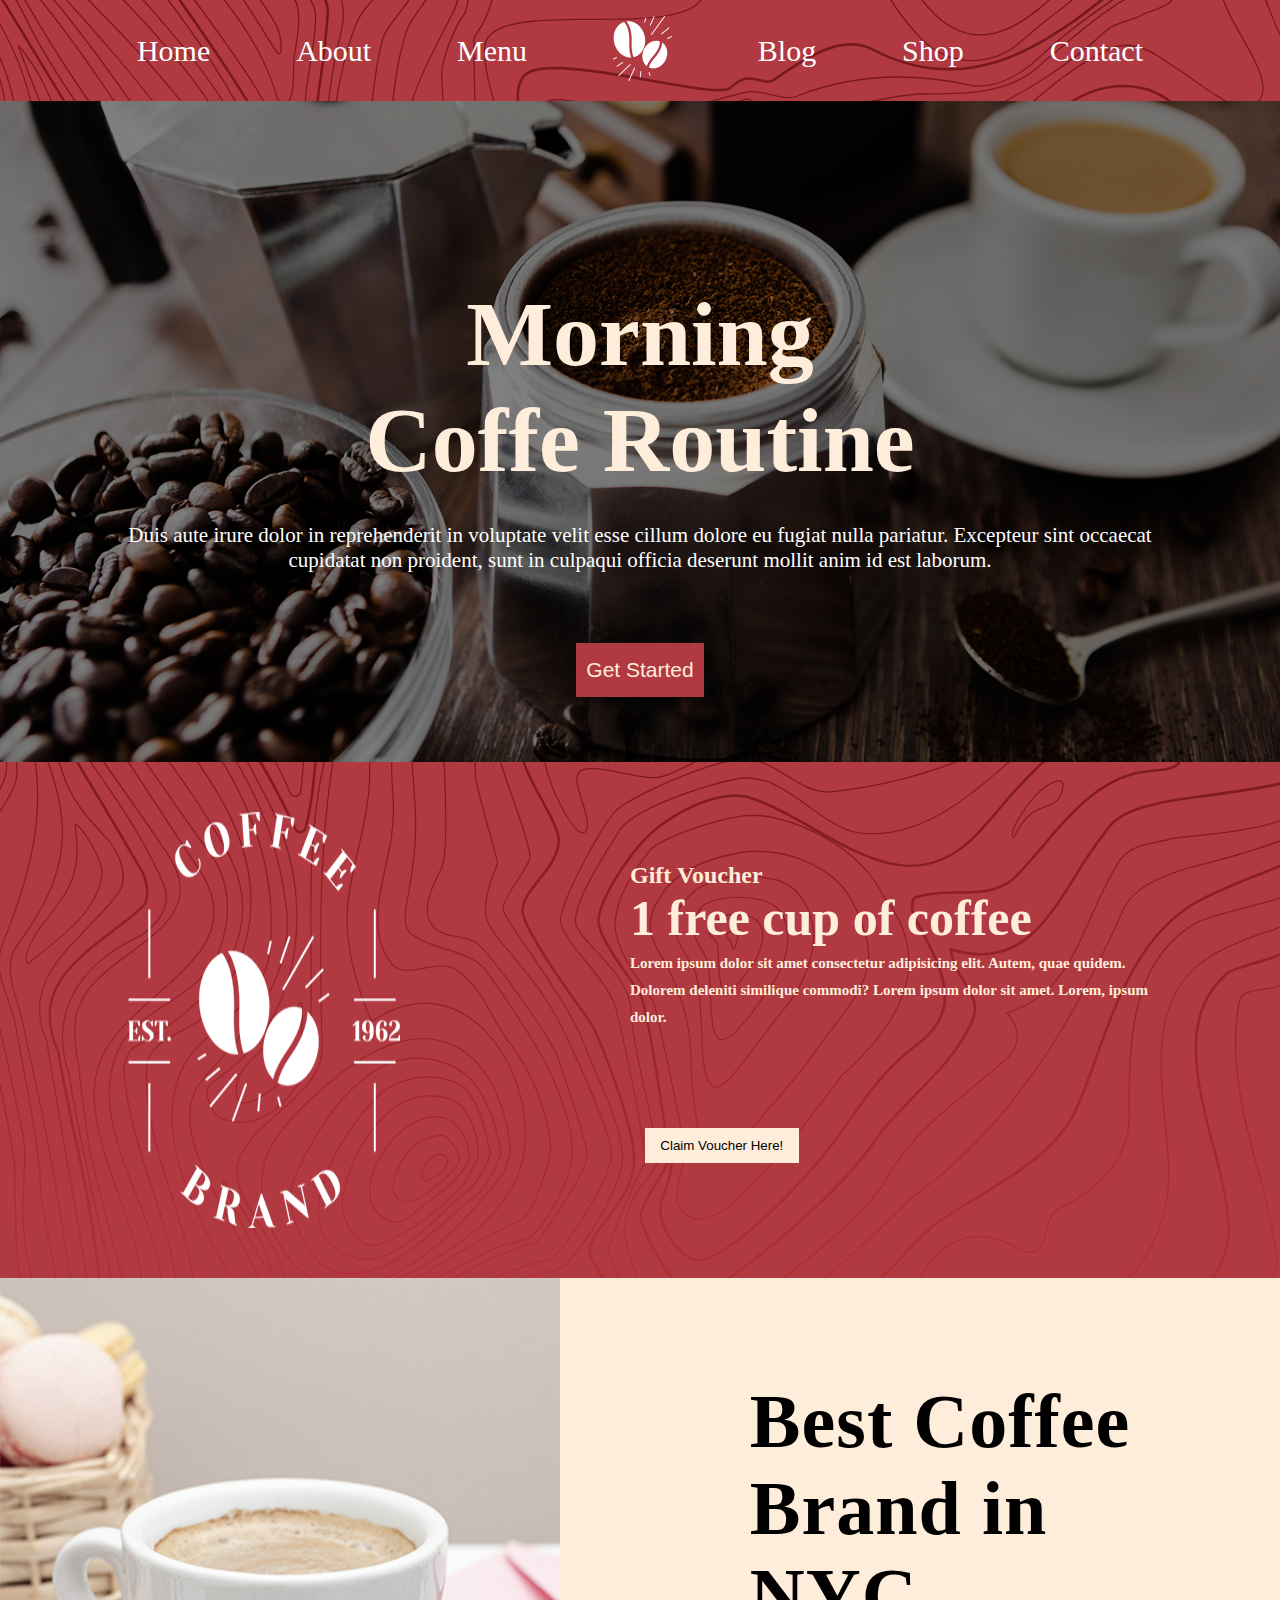
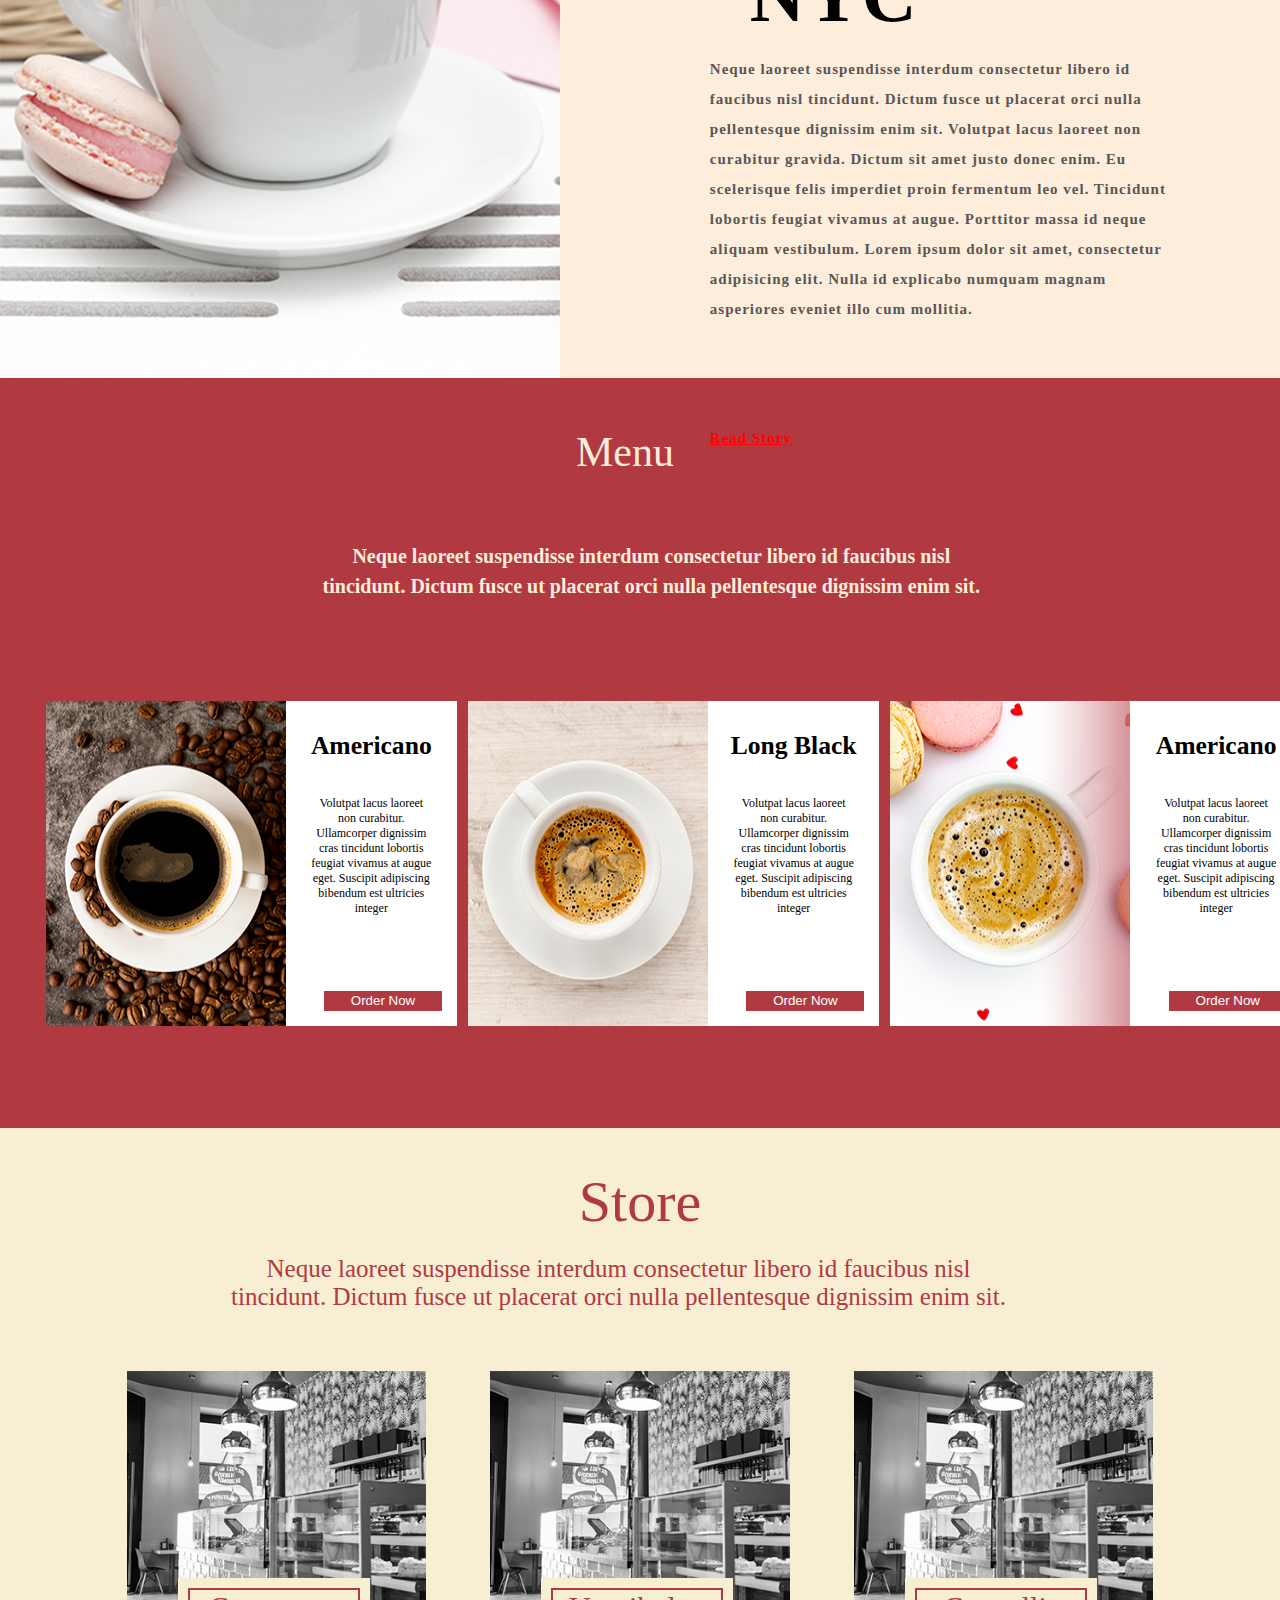
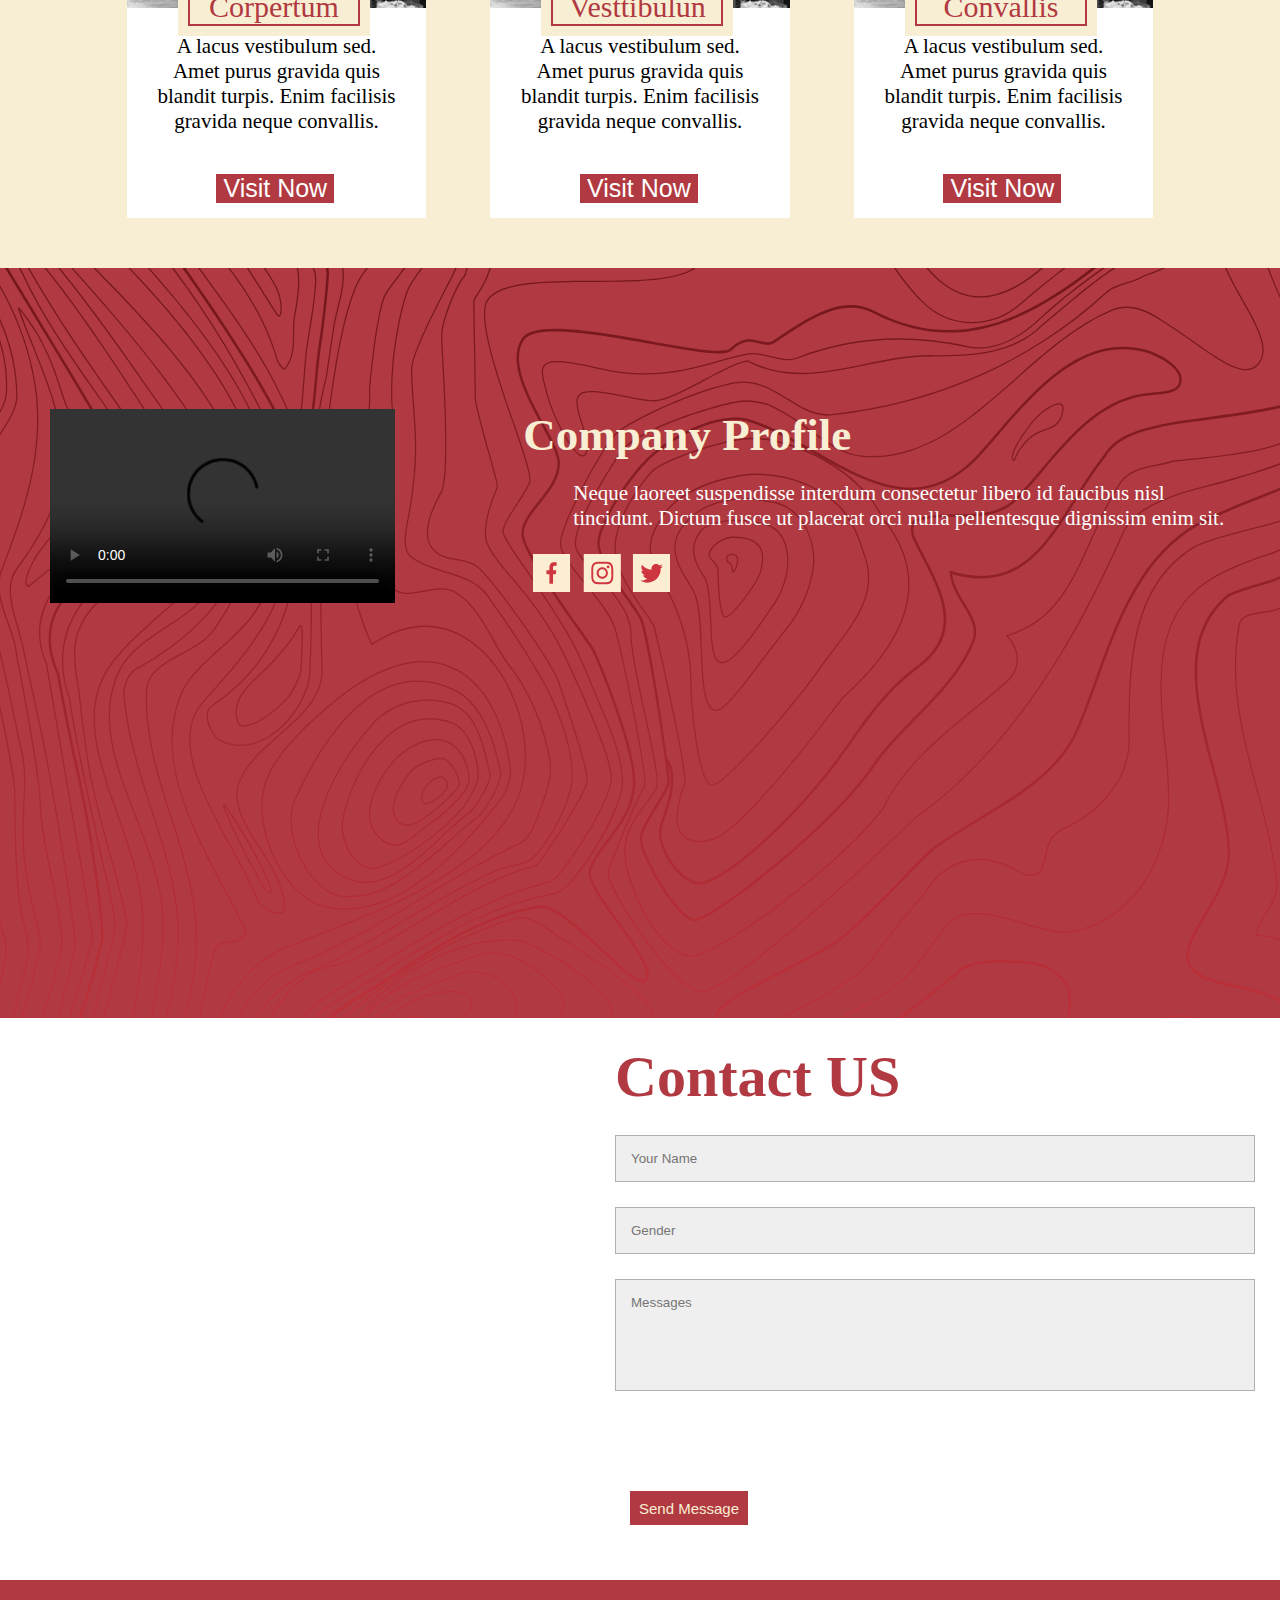
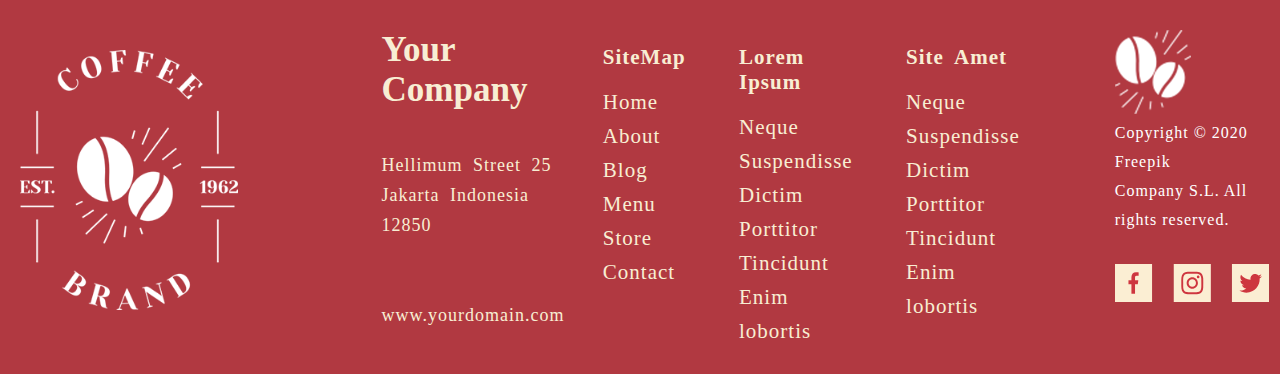
==== Coffee/index.html @ 3537736c "anything" ====
<!DOCTYPE html>
<html lang="en">

<head>
    <meta charset="UTF-8">
    <meta name="viewport" content="width=device-width, initial-scale=1.0">
    <link rel="stylesheet" href="style.css">
    <link rel="stylesheet" href="media.css">
    <title>Coffee Website</title>
    <link rel="stylesheet" href="https://cdnjs.cloudflare.com/ajax/libs/font-awesome/6.4.2/css/all.min.css"
        integrity="sha512-z3gLpd7yknf1YoNbCzqRKc4qyor8gaKU1qmn+CShxbuBusANI9QpRohGBreCFkKxLhei6S9CQXFEbbKuqLg0DA=="
        crossorigin="anonymous" referrerpolicy="no-referrer" />
    <link rel="shortcut icon" href="../Coffee/Images/coffee.png" type="image/x-icon">
</head>

<body>

    <header id="header">
        <div class="head-wrap">
            <nav>
                <div class="col-1">
                    <ul class="nav-1">
                        <li><a href="#" class="H1">Home</a></li>
                        <li><a href="#" class="A1">About</a></li>
                        <li><a href="#" class="M1">Menu</a></li>
                        <li><img src="../Coffee/Images/logo.png" alt="image" class="logo1"></li>
                        <li><a href="#" class="B1">Blog</a></li>
                        <li><a href="#" class="S1">Shop</a></li>
                        <li><a href="#" class="C1">Contact</a></li>
                        <li class="menu">
                            <i class="fa-solid fa-bars"></i>
                            <div class="menu-bar">
                                <ul>
                                    <li>Home</li>
                                    <li>About</li>
                                    <li>Menu</li>
                                    <li>Blog</li>
                                    <li>Shop</li>
                                    <li>Contact</li>
                                </ul>
                            </div>
                        </li>
                    </ul>
                </div>
                <div class="img">
                    <div class="maindiv">
                        <div class="font">
                            <h1>Morning <br>
                                Coffe Routine</h1>
                            <p>Duis aute irure dolor in reprehenderit in voluptate velit esse cillum dolore eu
                                fugiat nulla pariatur. Excepteur sint occaecat cupidatat non proident, sunt in
                                culpaqui officia deserunt mollit anim id est laborum.</p>
                            <button class="b2">Get Started</button>
                        </div>
                    </div>
                </div>
            </nav>
        </div>
        <!-- --------------------------------------------Page 2--------------------------------------------------------- -->
        <div class="est-1962">
            <img src="../Coffee/Images/coffee_image.png" alt="image" class="i1">
            <div class="text">
                <h2>Gift Voucher <br>
                    <small> 1 free cup of coffee </small> <br>
                    <u>Lorem ipsum dolor sit amet consectetur adipisicing elit. Autem, quae quidem. Dolorem
                        deleniti similique commodi? Lorem ipsum dolor sit amet. Lorem, ipsum dolor.</u>
                </h2>
                <button id="b1">Claim Voucher Here!</button>
            </div>
        </div>
        <!-- --------------------------------------------Page 3--------------------------------------------------------- -->
        <div class="coffee">
            <img src="../Coffee/Images/coffee.png" id="col-2" alt="image">
            <div class="text1">
                <h3>Best Coffee <br> Brand in NYC
                </h3>
                <h6>Neque laoreet suspendisse interdum consectetur libero id faucibus nisl tincidunt. Dictum
                    fusce ut placerat orci nulla pellentesque dignissim enim sit. Volutpat lacus laoreet non
                    curabitur gravida. Dictum sit amet justo donec enim. Eu scelerisque felis imperdiet proin
                    fermentum leo vel. Tincidunt lobortis feugiat vivamus at augue. Porttitor massa id neque
                    aliquam vestibulum. Lorem ipsum dolor sit amet, consectetur adipisicing elit. Nulla id explicabo
                    numquam magnam asperiores eveniet illo cum mollitia.
                    <br><br><br>
                </h6>
                <a href="#" id="a1"><b>Read Story</b></a>
            </div>
        </div>
        <!-- --------------------------------------------Page 4--------------------------------------------------------- -->
        <div class="design">
            <div class="text3">
                Menu
            </div>
            <h6 id="para">Neque laoreet suspendisse interdum consectetur libero id faucibus nisl tincidunt.
                Dictum fusce ut placerat orci nulla pellentesque dignissim enim sit. </h6>

            <div class="allimg">
                <div class="mainimg1">
                    <div class="img1">
                        <img src="../Coffee/Images/1.png" alt="" class="i2">
                        <div class="texts">
                            <p class="p3"><b>Americano</b></p>
                            <p class="p4">Volutpat lacus laoreet non curabitur. Ullamcorper dignissim cras tincidunt
                                lobortis feugiat vivamus at augue eget. Suscipit adipiscing bibendum est ultricies
                                integer</p>
                            <button class="b3">Order Now</button>
                        </div>
                    </div>
                </div>
                <div class="mainimg2">
                    <div class="img1">
                        <img src="../Coffee/Images/2.png" alt="" class="i2">
                        <div class="texts">
                            <p class="p3"><b>Long Black</b></p>
                            <p class="p4">Volutpat lacus laoreet non curabitur. Ullamcorper dignissim cras tincidunt
                                lobortis feugiat vivamus at augue eget. Suscipit adipiscing bibendum est ultricies
                                integer</p>
                            <button class="b3">Order Now</button>
                        </div>
                    </div>
                </div>
                <div class="mainimg3">
                    <div class="img1">
                        <img src="../Coffee/Images/3.png" alt="" class="i2">
                        <div class="texts">
                            <p class="p3"><b>Americano</b></p>
                            <p class="p4">Volutpat lacus laoreet non curabitur. Ullamcorper dignissim cras tincidunt
                                lobortis feugiat vivamus at augue eget. Suscipit adipiscing bibendum est ultricies
                                integer</p>
                            <button class="b3">Order Now</button>
                        </div>
                    </div>
                </div>
            </div>
        </div>
        <!-- --------------------------------------------Page 5--------------------------------------------------------- -->
        <div class="store">
            <div class="maintext">
                Store
            </div>
            <div class="para1">
                <p class="para2">Neque laoreet suspendisse interdum consectetur libero id faucibus nisl tincidunt.
                    Dictum fusce ut placerat orci nulla pellentesque dignissim enim sit. </p>
            </div>

            <div class="main-box">
                <div class="box1">
                    <div class="box01">
                        <img src="../Coffee/Images/i1.png" alt="image" class="img2">
                        <div class="btn">
                            <div class="border">
                                Corpertum
                            </div>
                        </div>
                        <div class="t1">
                            <p class="p5">A lacus vestibulum sed. Amet purus gravida quis blandit turpis. Enim facilisis
                                gravida neque convallis.</p>
                            <button class="b4">Visit Now</button>
                        </div>
                    </div>
                </div>
                <div class="box2">
                    <div class="box01">
                        <img src="../Coffee/Images/i1.png" alt="image" class="img2">
                        <div class="btn">
                            <div class="border">
                                Vesttibulun
                            </div>
                        </div>
                        <div class="t1">
                            <p class="p5">A lacus vestibulum sed. Amet purus gravida quis blandit turpis. Enim facilisis
                                gravida neque convallis.</p>
                            <button class="b4">Visit Now</button>
                        </div>
                    </div>
                </div>
                <div class="box3">
                    <div class="box01">
                        <img src="../Coffee/Images/i1.png" alt="image" class="img2">
                        <div class="btn">
                            <div class="border">
                                Convallis
                            </div>
                        </div>
                        <div class="t1">
                            <p class="p5">A lacus vestibulum sed. Amet purus gravida quis blandit turpis. Enim facilisis
                                gravida neque convallis.</p>
                            <button class="b4">Visit Now</button>
                        </div>
                    </div>
                </div>
            </div>
        </div>
        <!-- --------------------------------------------Page 6--------------------------------------------------------- -->

        <div class="page6">
            <div class="video">
                <video src="../Coffee/Images/video.mp4" controls width="50%"></video>
                <div class="maintext1">
                    <h4> Company Profile </h4>
                    <p class="para01">Neque laoreet suspendisse interdum consectetur libero id faucibus nisl
                        tincidunt. Dictum fusce ut placerat orci nulla pellentesque dignissim enim sit. </p>
                    <a href="https://www.facebook.com/" target="_blank"><img src="../Coffee/Images/Facebook.png"
                            alt="image" class="f1"></a>
                    <a href="https://www.instagram.com/" target="_blank"><img src="../Coffee/Images/Instagram.png"
                            alt="image" class="I1"></a>
                    <a href="https://twitter.com/" target="_blank"><img src="../Coffee/Images/Twitter.png" alt="image"
                            class="T1"></a>
                </div>
            </div>
        </div>
        <!-- --------------------------------------------Page 7--------------------------------------------------------- -->
        <div class="page7">
            <div class="map">
                <iframe
                    src="https://www.google.com/maps/embed?pb=!1m18!1m12!1m3!1d58750.90274713298!2d72.52507422806701!3d23.026290076731534!2m3!1f0!2f0!3f0!3m2!1i1024!2i768!4f13.1!3m3!1m2!1s0x395e84fae22a842f%3A0x651cbb235d5b8e8e!2sCafe%20Coffee%20Day!5e0!3m2!1sen!2sin!4v1691479579640!5m2!1sen!2sin"
                    width="600" height="562" style="border:0;" referrerpolicy="no-referrer-when-downgrade"></iframe>
                <div class="form">
                    <b>Contact US</b>
                    <div class="info">
                        <input type="text" id="name" placeholder="Your Name"> <br>
                        <input type="text" id="gender" placeholder="Gender"> <br>
                        <input type="text" id="msg" placeholder="Messages">
                    </div>
                    <button class="b6">Send Message</button>
                </div>
            </div>
        </div>
        <!-- --------------------------------------------Page 8--------------------------------------------------------- -->
        <div class="page8">
            <div class="img1">
                <img src="../Coffee/Images/coffee_image.png" height="80%" alt="">
            </div>
            <div class="foot1">
                <b>Your Company</b> <br> <br>
                <div class="add">
                    Hellimum Street 25 <br>
                    Jakarta Indonesia <br>
                    12850
                    <br> <br> <br>
                    www.yourdomain.com
                </div>
            </div>

            <div class="foot2">
                <b>SiteMap</b>
                <ul class="Sites">
                    <li>Home</li>
                    <li>About</li>
                    <li>Blog</li>
                    <li>Menu</li>
                    <li>Store</li>
                    <li>Contact</li>
                </ul>
            </div>

            <div class="foot2">
                <b>Lorem Ipsum</b>
                <ul class="Sites">
                    <li>Neque</li>
                    <li>Suspendisse</li>
                    <li>Dictim</li>
                    <li>Porttitor</li>
                    <li>Tincidunt</li>
                    <li>Enim lobortis</li>
                </ul>
            </div>

            <div class="foot2">
                <b>Site Amet</b>
                <ul class="Sites">
                    <li>Neque</li>
                    <li>Suspendisse</li>
                    <li>Dictim</li>
                    <li>Porttitor</li>
                    <li>Tincidunt</li>
                    <li>Enim lobortis</li>
                </ul>
            </div>

            <div class="logo">
                <img src="../Coffee/Images/last_image.png" alt="image" class="foot_img">
                <div class="copy">
                    Copyright &copy; 2020 Freepik <br>
                    Company S.L. All rights reserved. <br>
                    <a href="https://www.facebook.com/"><img src="../Coffee/Images/Facebook.png" alt="image"
                            class="fb"></a>
                    <a href="https://www.instagram.com/"><img src="../Coffee/Images/Instagram.png" alt="image"
                            class="ig"></a>
                    <a href="https://twitter.com/"><img src="../Coffee/Images/Twitter.png" alt="image" class="tw">
                    </a>
                </div>
            </div>
        </div>
    </header>
</body>

</html>
---- Coffee/style.css ----
* {
    margin: 0;
    padding: 0;
    box-sizing: border-box;
}

nav {
    background: url("../Coffee/Images/design.png");
    background-color: #b13941;
    background-position: center;
}

.menu {
    display: none;
}

.col-1 {
    width: 90%;
    margin: 0 auto;
}

.nav-1 {
    display: flex;
    justify-content: space-around;
    align-items: center;
    padding: 16px 30px;
}

.ul-1 {
    display: none;
}

li {
    list-style-type: none;
}

.li-5 {
    display: none;
}

a {
    text-decoration: none;
    font-size: 30px;
    color: #ffffff;
    font-weight: 400;
    font-family: "PT Serif";

}

.img {
    background: url("../Coffee/Images/bg.png");
    background-repeat: no-repeat;
    background-position: center center;
    background-size: cover;
    padding-top: 120px;
}

.font {
    text-align: center;
    padding: 50px;
}

h1 {
    padding: 10px;
    font-size: 92px;
    color: #feedda;
    text-align: center;
}

p {
    font-size: 21px;
    color: #fefefe;
    text-align: center;
    padding: 20px 50px;
}

.b2 {
    width: 10vw;
    padding: 15px 0px;
    margin-top: 50px;
    background-color: #b13941;
    font-size: 21px;
    color: #feedda;
    text-align: center;
    border: 0;
}

.est-1962 {
    background-image: url("../Coffee/Images/design.png");
    background-color: #b13941;
    background-position: center;
    padding: 50px;
    padding-left: 10vw;
    display: flex;
}

.i1 {
    width: 40%;
}

.text {
    color: #feedda;
    padding: 50px;
    padding-left: 230px;
}

small {
    font-size: 50px;
    padding-top: 15px;
}

u {
    text-decoration: none;
    font-size: 15px;
}

#b1 {
    width: 12vw;
    background-color: #feedda;
    color: black;
    text-decoration: none;
    padding: 10px;
    border: 0;
}

.coffee {
    background-color: #feedda;
    display: flex;
}

#col-2 {
    background-repeat: no-repeat center center/cover;
    display: flex;
    height: 700px;
}

.text1 {
    font-size: 50px;
    height: 700px;
    padding: 100px;
    padding-left: 150px;
    font-size: 65px;
    letter-spacing: 1px;
    color: #000000;
}

h6 {
    text-align: start;
    font-size: 15px;
    line-height: 30px;
    color: #575757;
    padding-top: 15px;
}

#a1 {
    color: red;
    text-decoration: underline;
    font-size: 15px;
}

.design {
    background-color: #b13941;
    height: 750px;
}
h3{
    padding-left: 40px;
}
.text3 {
    font-weight: 600px;
    font-size: 42px;
    padding: 50px;
    padding-left: 45%;
    color: #feedda;
}
.para01{
    text-align: start;
}
#para {
    color: #feedda;
    font-size: 20px;
    text-align: center;
    padding-left: 317px;
    width: 77%;
}

.text01 {
    background-color: #fefefe;
    width: 50%;
    line-height: 70px;
    color: #010101;
    font-size: 32px;
    padding-left: 75px;
    padding-top: 25px;
}

button {
    width: 118px;
    background-color: #b13941;
    margin: 15px;
    margin-top: 100px;
}

.allimg {
    width: 100%;
    display: flex;
    margin-top: 80px;
    gap: 3vw;
    border: 0;
}

.mainimg1 {
    margin-left: 2vw;
    width: 30%;
}

.texts {
    background-color: white;
}

.img1 {
    display: flex;
}

.p3 {
    color: #000000;
    font-size: 2vw;
    padding: 10px;
    padding-top: 30px;
}

.p4 {
    font-size: 12px;
    color: #000000;
    padding: 25px;
}

.b3 {
    margin-left: 3vw;
    margin-top: 50px;
    line-height: 20px;
    justify-content: center;
    color: white;
    border: 0;
}

.mainimg2 {
    width: 30%;
}

.mainimg3 {
    width: 30%;
}

.para2 {
    color: #b13941;
    font-size: 25px;
    padding-left: 20%;
    padding-right: 20%;
}

.store {
    width: 100%;
    padding-bottom: 50px;
    background-color: #f8eed3;
}

.maintext {
    font-size: 58px;
    color: #b13941;
    text-align: center;
    padding-top: 40px;
}

.main-box {
    display: flex;
    width: 100%;
    justify-content: center;
    gap: 5vw;
    padding-top: 40px;
}

.img2 {
    display: block;
    position: relative;
    width: 100%;
}

.box01 {
    position: relative;
}

.box1 {
    width: 23.40%;
}

.box2 {
    width: 23.40%;
}

.box3 {
    width: 23.40%;
}

.t1 {
    background-color: white;
}

.p5 {
    color: black;
    padding: 2vw;
}

.b4 {
    background-color: #b13941;
    color: white;
    font-size: 25px;
    margin-top: 15px;
    margin-left: 7vw;
    border: 0;
}

.btn {
    background-color: #f8eed3;
    color: #b13941;
    padding: 10px;
    margin-left: 4vw;
    text-align: center;
    width: 15vw;
    font-size: 30px;
    margin-bottom: 35px;
    margin-top: -30px;
    position: absolute;
}

.border {
    border: 2px solid #b13941;
}

.page6 {
    background-color: #b13941;
    height: 750px;
    background-image: url("../Coffee/Images/design1.png");
    background-position: center;
}

.video {
    padding-left: 50px;
    padding-top: 11vw;
    display: flex;
}

.maintext1 {
    font-size: 45px;
    color: #f8eed3;
    padding-left: 10vw;
}


.para1 {
    text-align: start;
    margin-left: -43px;
}

.f1 {
    cursor: pointer;
    margin-left: 10px;
}

.I1 {
    cursor: pointer;
}

.t1 {
    cursor: pointer;
}

.map {
    display: flex;
}

.form {
    font-size: 58px;
    color: #b13941;
    padding: 25px;
    padding-left: 50px;
}

#name {
    background-color: #efefef;
    border: 1.5px solid #b0b0b0;
    padding: 15px;
    width: 50vw;
}

#gender {
    background-color: #efefef;
    border: 1.5px solid #b0b0b0;
    padding: 15px;
    width: 50vw;
}

#msg {
    background-color: #efefef;
    border: 1.5px solid #b0b0b0;
    padding: 15px;
    width: 50vw;
    padding-bottom: 80px;
}

.b6 {
    background-color: #b13941;
    color: #f8eed3;
    font-size: 15px;
    padding: 8.5px;
    border: 0;
}

.page8 {
    background-color: #b13941;
    padding-top: 50px;
    display: flex;
    background-color: #b13941;
}

.img1 {
    padding-left: 20px;
    padding-top: 20px;
}

.foot1 {
    font-size: 35px;
    color: #f8eed3;
    margin-left: 7vw;
}

.add {
    font-size: 18px;
    letter-spacing: 1px;
    word-spacing: 5px;
    line-height: 30px;
}

.foot2 {
    font-size: 21px;
    letter-spacing: 1px;
    word-spacing: 5px;
    color: #f8eed3;
    padding: 15px;
    padding-left: 3vw;
}

.Sites {
    font-size: 21px;
    letter-spacing: 1px;
    color: #f8eed3;
    padding-top: 15px;
    line-height: 34px;
}

.foot_img {
    padding-left: 80px;
}

.copy {
    letter-spacing: 1px;
    line-height: 29px;
    color: #ffffff;
    padding-left: 80px;
}

.fb {
    cursor: pointer;
    padding-top: 30px;
}

.ig {
    cursor: pointer;
    padding-left: 15px;
}

.tw {
    cursor: pointer;
    padding-left: 15px;
}
---- Coffee/media.css ----
@media (max-width: 576px) {
    .nav-1 {
        position: relative;
    }

    .logo1 {
        padding-right: 60vw;
    }

    .H1 {
        display: none;
    }

    .A1 {
        display: none;
    }

    .M1 {
        display: none;
    }

    .B1 {
        display: none;
    }

    .S1 {
        display: none;
    }

    .C1 {
        display: none;
    }

    .i1 {
        height: 200px;
    }

    .menu {
        display: block;
        color: white;
        font-size: 25px;
    }

    .menu-bar {
        display: none;
    }

    .menu:hover .menu-bar {
        display: block;
        position: absolute;
        margin-top: 40px;
        background-color: rgb(26, 25, 25);
        color: aliceblue;
        border-radius: 5px;
    }

    .b2 {
        font-size: 15px;
        width: 17vw;
    }

    .est-1962 {
        flex-wrap: wrap;
    }

    .i1 {
        margin-left: 130px;
    }

    .text {
        font-size: 20px;
        padding-left: 40vw;
        margin-left: -150px;
        margin-top: 50px;
    }

    u {
        font-size: 18.5px;
    }

    #b1 {
        width: 50%;
        margin-left: -5px;
    }

    .coffee {
        flex-wrap: wrap;
    }

    #col-2 {
        width: 800px;
        padding-top: -50px;
    }

    .text1 {
        font-size: 30px;
        margin-bottom: 120px;
    }

    .text3 {
        margin-left: -30px;
    }

    #para {
        padding-left: 15px;
        margin-left: 60px;
        font-size: 18px;
    }

    .design {
        margin-top: 50px;
        margin-bottom: 750px;
        display: inline-block;
        margin-top: -50px;
    }

    .allimg {
        background-color: #b13941;
        display: flex;
        flex-direction: column;
    }

    .i2 {
        width: 175px;
    }
    .img1{
        margin-bottom: 30px;
        padding-right: 80px;
    }

    .main-box {
        flex-direction: column;
        margin-left: 30%;
    } 

    .img2 {
        width: 250px;
    }

    .border {
        font-size: 12px;
        text-align: center;
        padding-left: 1px;
    }

    .btn {
        margin-left: 80px;
    }

    .t1 {
        width: 250px;
    }

    .p5 {
        font-size: 15px;
    }

    .b4 {
        margin-left: 70px;
    }

    .para2 {
        font-size: 20px;
        padding-left: 70px;
        padding-right: 50px;
    }

    .video {
        flex-wrap: wrap;
        width: 100%;
        margin-left: 18%;
        margin-right: 30%;
    }

    h4 {
        font-size: 30px;
        margin-left: -35px;
        padding-top: 50px;
    }

    .para01 {
        font-size: 21px;
        margin-left: -150px;
        width: 110%;
        padding-top: 30px;
        text-align: start;
    }

    .f1,
    .I1,
    .T1 {
        padding-top: 50px;
    }

    .map {
        flex-wrap: wrap;
    }

    b {
        padding-left: 100px;
    }

    .form {
        background-color: rgb(241, 223, 191);
        width: 100%;
    }

    #name,
    #gender,
    #msg {
        margin-left: 100px;
    }

    .b6 {
        margin-left: 100px;
    }

    .page8 {
        flex-wrap: wrap;
        margin-bottom: 150px;
    }

    .img1 {
        padding-left: 180px;
    }

    b {
        padding-left: 10px;
    }

    .add {
        padding-left: 10px;
    }

    .foot2 {
        padding-left: 120px;
    }

    .Sites {
        padding-left: 10px;
    }

    .logo {
        padding-left: 150px;
    }
}
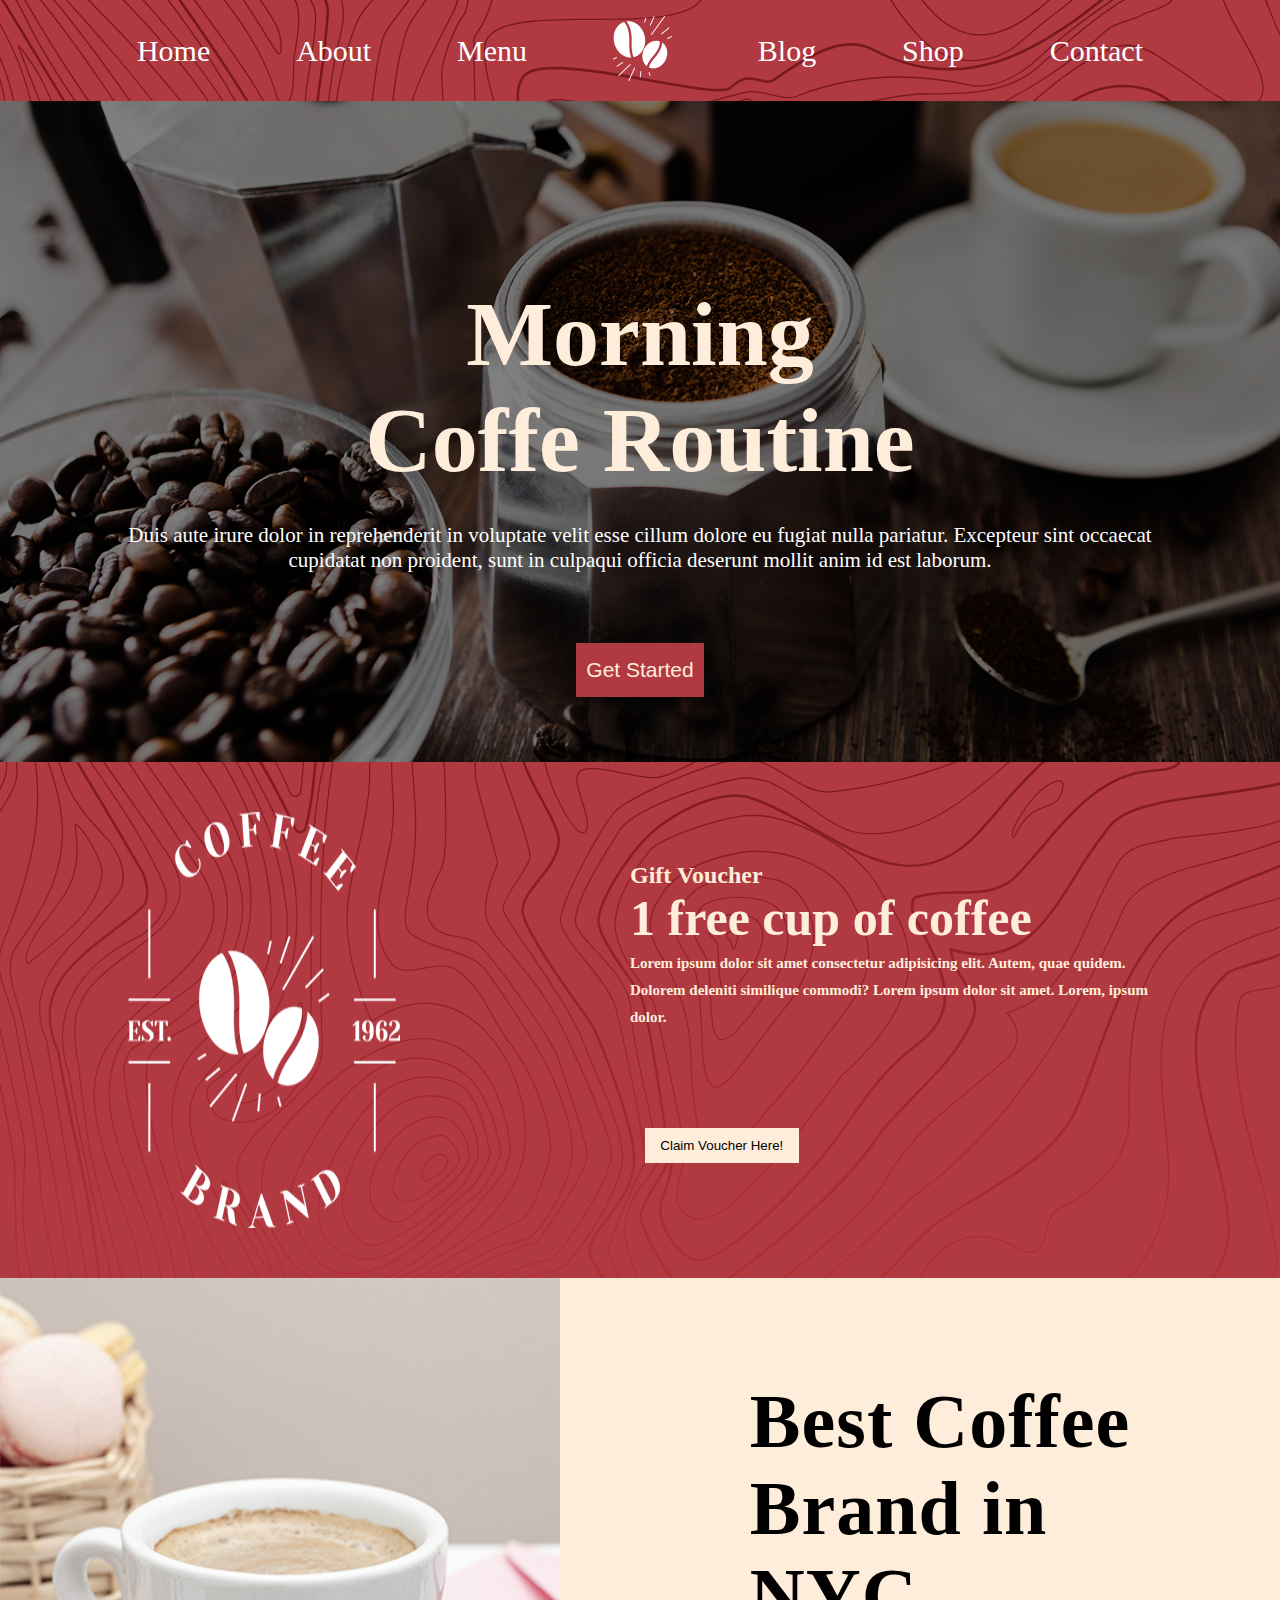
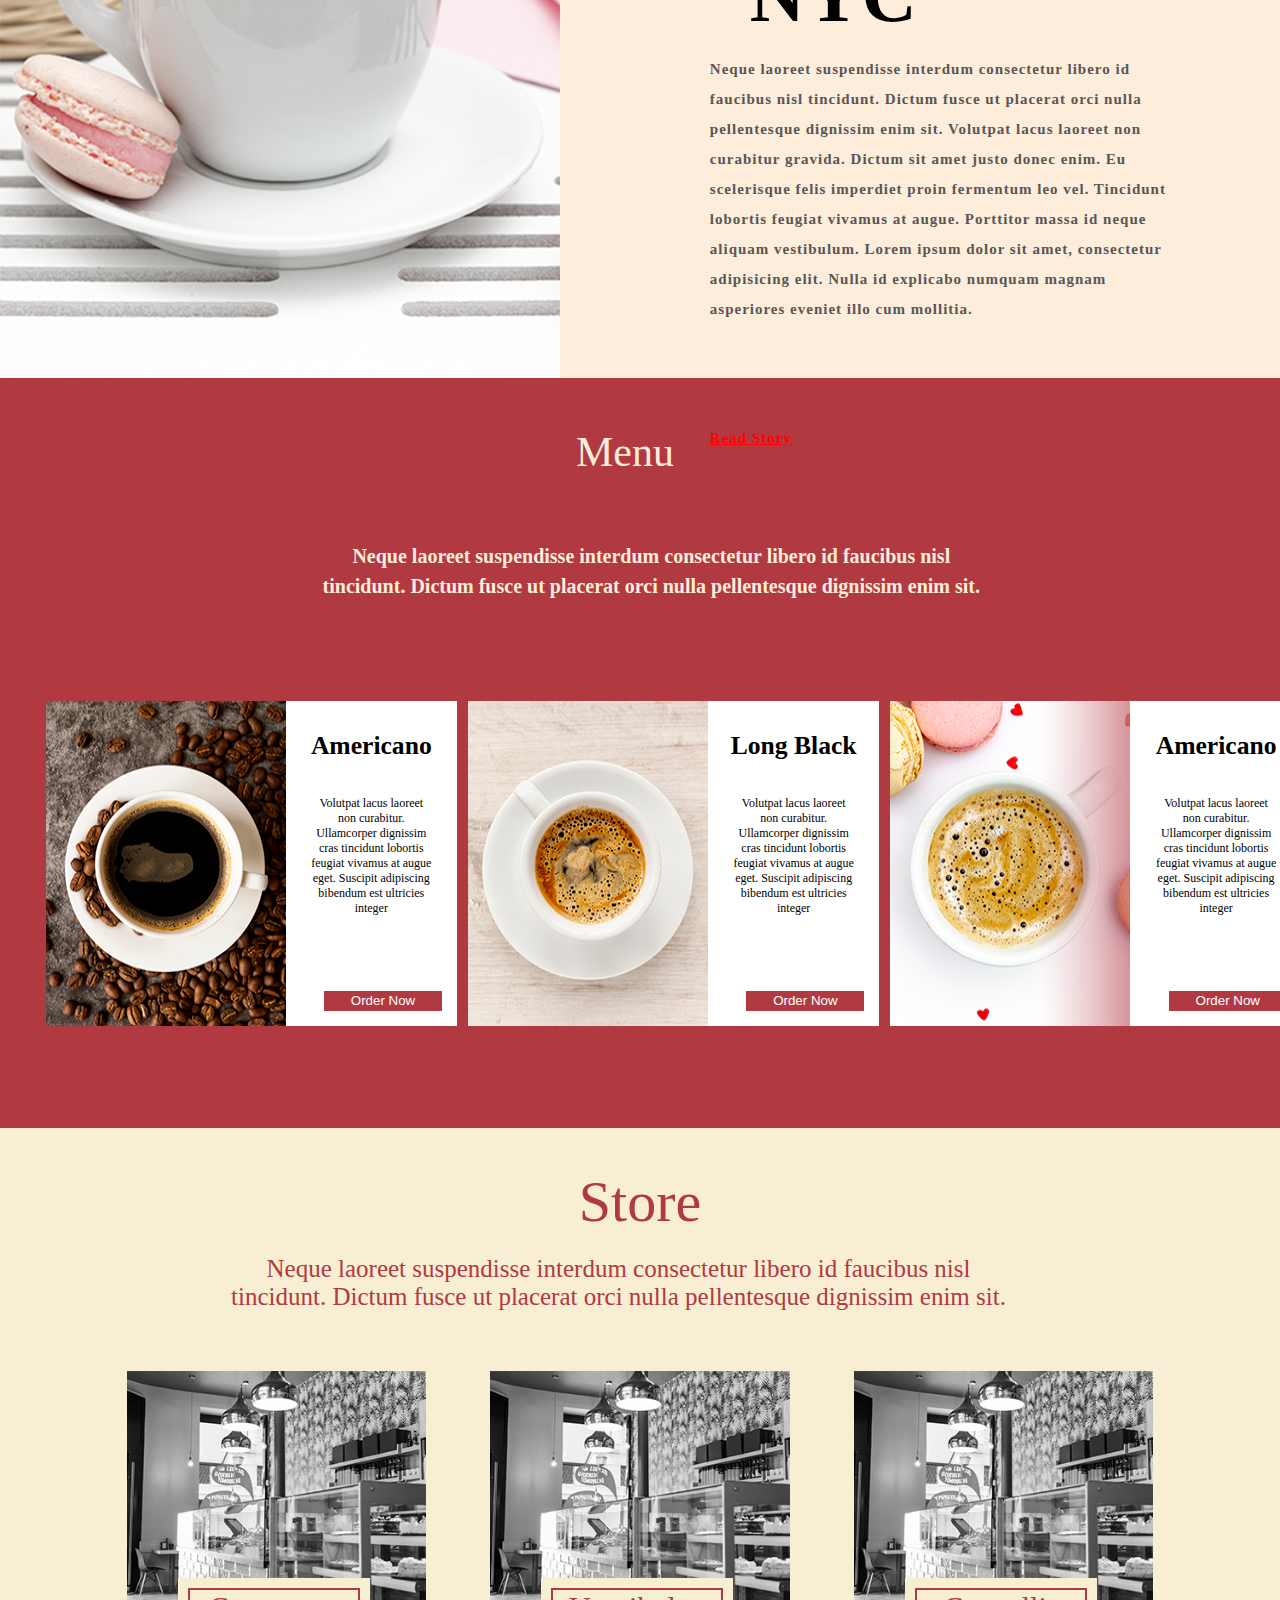
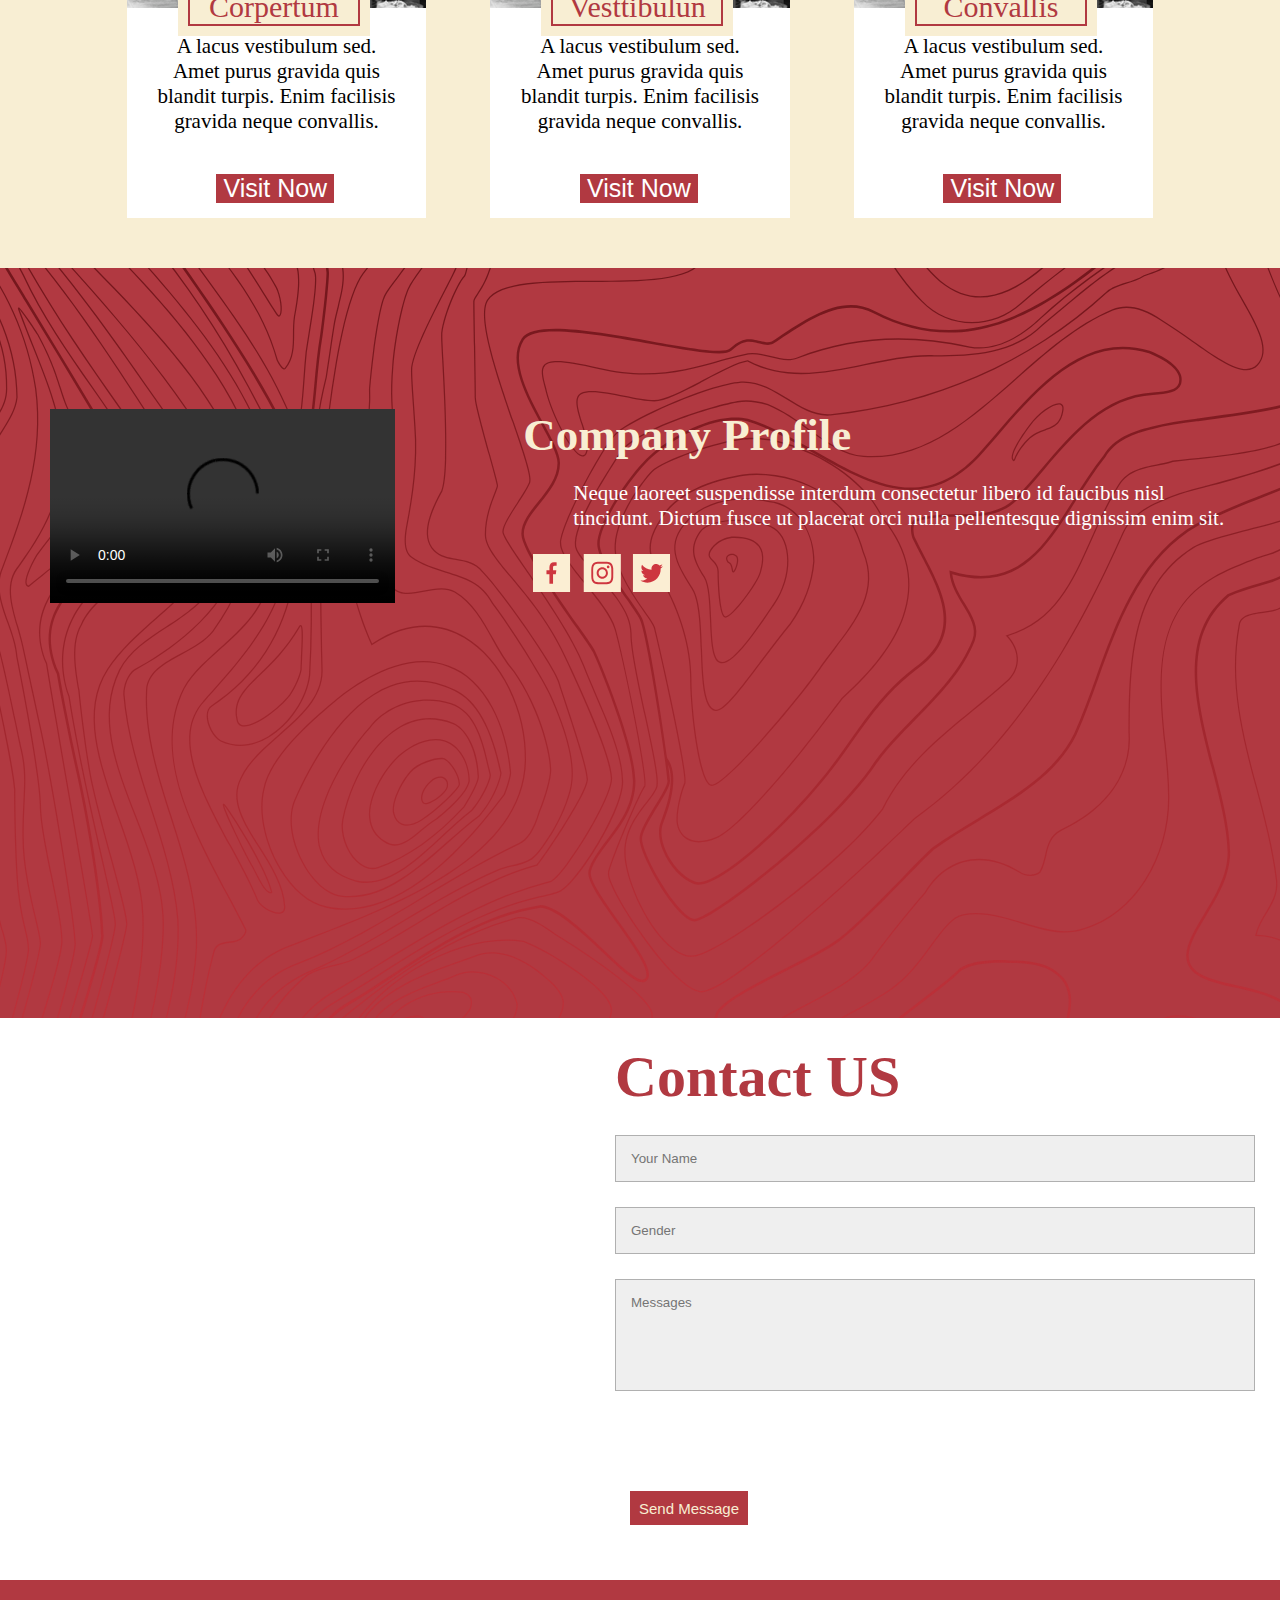
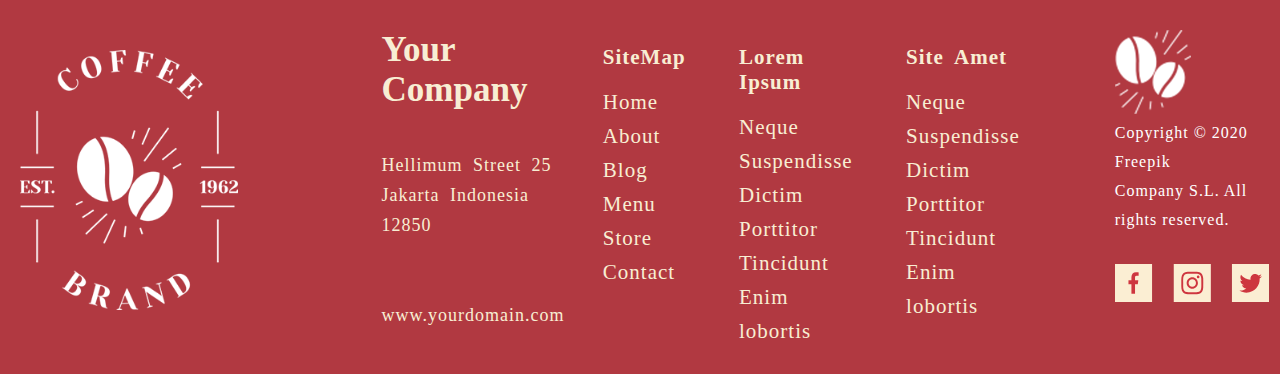
==== commit d4750d72: "anything" ====
--- a/Coffee/index.html
+++ b/Coffee/index.html
@@ -10,7 +10,7 @@
     <link rel="stylesheet" href="https://cdnjs.cloudflare.com/ajax/libs/font-awesome/6.4.2/css/all.min.css"
         integrity="sha512-z3gLpd7yknf1YoNbCzqRKc4qyor8gaKU1qmn+CShxbuBusANI9QpRohGBreCFkKxLhei6S9CQXFEbbKuqLg0DA=="
         crossorigin="anonymous" referrerpolicy="no-referrer" />
-    <link rel="shortcut icon" href="../Coffee/Images/coffee.png" type="image/x-icon">
+    <link rel="stylesheet" href="../Coffee/Images/coffee.png">
 </head>
 
 <body>
--- a/Coffee/style.css
+++ b/Coffee/style.css
@@ -419,7 +419,6 @@
     background-color: #b13941;
     padding-top: 50px;
     display: flex;
-    background-color: #b13941;
 }
 
 .img1 {
--- a/Coffee/media.css
+++ b/Coffee/media.css
@@ -22,7 +22,7 @@
     .B1 {
         display: none;
     }
-
+    
     .S1 {
         display: none;
     }
